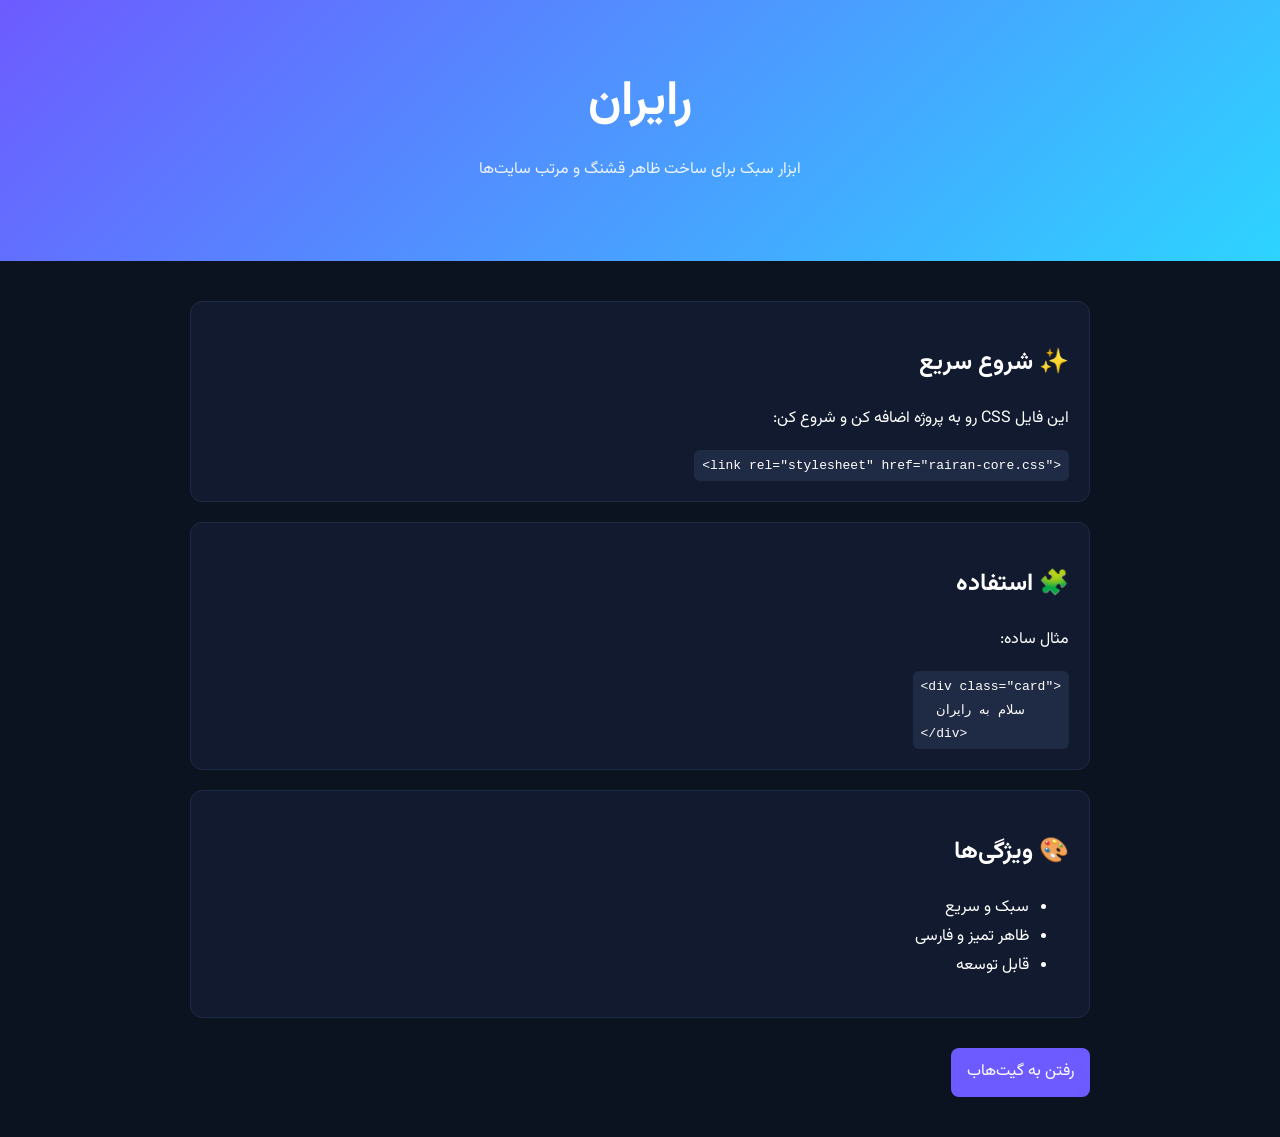
==== index.html @ 86ff3cc4 "Create index.html" ====
<!DOCTYPE html>
<html lang="fa" dir="rtl">
<head>
  <meta charset="UTF-8">
  <title>مستندات رایران</title>

  <!-- فونت وزیر -->
  <link href="https://fonts.googleapis.com/css2?family=Vazirmatn:wght@300;400;600;700&display=swap" rel="stylesheet">

  <style>
    body {
      font-family: Vazirmatn, sans-serif;
      margin: 0;
      background: #0b1220;
      color: #ffffff;
      line-height: 1.8;
    }

    header {
      padding: 60px 20px;
      text-align: center;
      background: linear-gradient(135deg, #6D5BFF, #2DD4FF);
    }

    header h1 {
      margin: 0;
      font-size: 48px;
    }

    header p {
      margin-top: 10px;
      opacity: 0.9;
    }

    .container {
      max-width: 900px;
      margin: auto;
      padding: 40px 20px;
    }

    .card {
      background: #111a2e;
      padding: 20px;
      border-radius: 12px;
      margin-bottom: 20px;
      border: 1px solid #1f2a44;
    }

    code {
      background: #1f2a44;
      padding: 4px 8px;
      border-radius: 6px;
      direction: ltr;
      display: inline-block;
    }

    .btn {
      display: inline-block;
      padding: 10px 16px;
      background: #6D5BFF;
      color: white;
      text-decoration: none;
      border-radius: 8px;
      margin-top: 10px;
    }

    .btn:hover {
      background: #5a4ae6;
    }
  </style>
</head>

<body>

<header>
  <h1>رایران</h1>
  <p>ابزار سبک برای ساخت ظاهر قشنگ و مرتب سایت‌ها</p>
</header>

<div class="container">

  <div class="card">
    <h2>✨ شروع سریع</h2>
    <p>این فایل CSS رو به پروژه اضافه کن و شروع کن:</p>

    <code>&lt;link rel="stylesheet" href="rairan-core.css"&gt;</code>
  </div>

  <div class="card">
    <h2>🧩 استفاده</h2>

    <p>مثال ساده:</p>

    <code>
&lt;div class="card"&gt;<br>
&nbsp;&nbsp;سلام به رایران<br>
&lt;/div&gt;
    </code>
  </div>

  <div class="card">
    <h2>🎨 ویژگی‌ها</h2>
    <ul>
      <li>سبک و سریع</li>
      <li>ظاهر تمیز و فارسی</li>
      <li>قابل توسعه</li>
    </ul>
  </div>

  <a class="btn" href="https://github.com/your-repo">
    رفتن به گیت‌هاب
  </a>

</div>

</body>
</html>
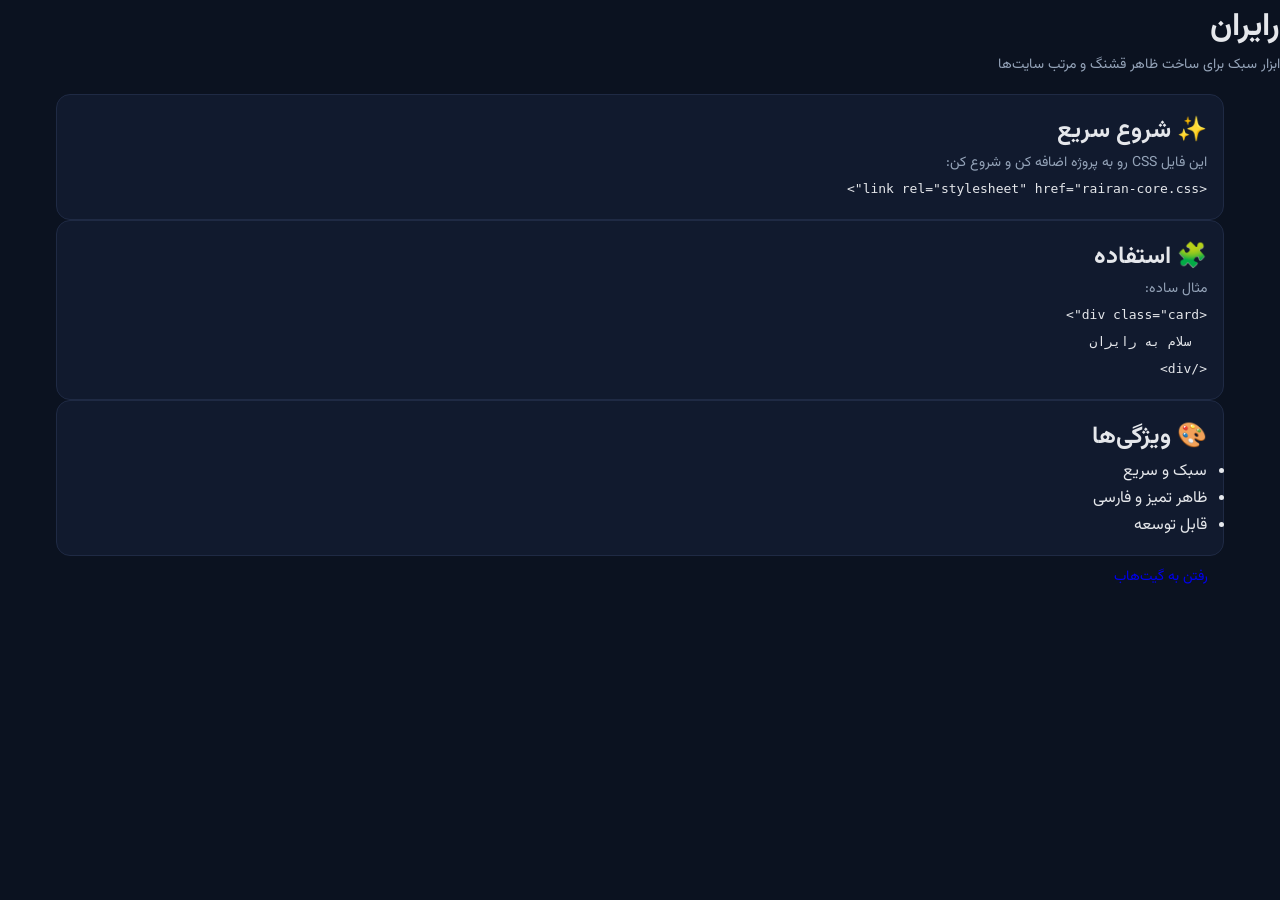
==== commit 876f6bb7: "Update index.html" ====
--- a/index.html
+++ b/index.html
@@ -8,65 +8,255 @@
   <link href="https://fonts.googleapis.com/css2?family=Vazirmatn:wght@300;400;600;700&display=swap" rel="stylesheet">
 
   <style>
-    body {
-      font-family: Vazirmatn, sans-serif;
-      margin: 0;
-      background: #0b1220;
-      color: #ffffff;
-      line-height: 1.8;
-    }
-
-    header {
-      padding: 60px 20px;
-      text-align: center;
-      background: linear-gradient(135deg, #6D5BFF, #2DD4FF);
-    }
-
-    header h1 {
-      margin: 0;
-      font-size: 48px;
-    }
-
-    header p {
-      margin-top: 10px;
-      opacity: 0.9;
-    }
-
-    .container {
-      max-width: 900px;
-      margin: auto;
-      padding: 40px 20px;
-    }
-
-    .card {
-      background: #111a2e;
-      padding: 20px;
-      border-radius: 12px;
-      margin-bottom: 20px;
-      border: 1px solid #1f2a44;
-    }
-
-    code {
-      background: #1f2a44;
-      padding: 4px 8px;
-      border-radius: 6px;
-      direction: ltr;
-      display: inline-block;
-    }
-
-    .btn {
-      display: inline-block;
-      padding: 10px 16px;
-      background: #6D5BFF;
-      color: white;
-      text-decoration: none;
-      border-radius: 8px;
-      margin-top: 10px;
-    }
-
-    .btn:hover {
-      background: #5a4ae6;
-    }
+/* =========================
+   RairanCSS Core v1
+   Production UI Framework
+   RTL-first | Lightweight
+   ========================= */
+
+/* 🔤 Font */
+@import url('https://fonts.googleapis.com/css2?family=Vazirmatn:wght@300;400;600;700&display=swap');
+
+/* =========================
+   Base Reset
+   ========================= */
+
+* {
+  margin: 0;
+  padding: 0;
+  box-sizing: border-box;
+}
+
+html {
+  font-family: Vazirmatn, sans-serif;
+  direction: rtl;
+}
+
+body {
+  background: var(--bg);
+  color: var(--text);
+  line-height: 1.7;
+  transition: 0.3s ease;
+}
+
+/* =========================
+   Theme System
+   ========================= */
+
+:root {
+  --bg: #0b1220;
+  --card: #111a2e;
+  --text: #e5e7eb;
+  --border: #1f2a44;
+  --primary: #6d5bff;
+  --primary-hover: #5b4ae6;
+}
+
+/* 🌙 Dark Theme (default) */
+
+/* ☀️ Light Theme */
+.theme-light {
+  --bg: #f8fafc;
+  --card: #ffffff;
+  --text: #0f172a;
+  --border: #e2e8f0;
+}
+
+/* ⚡ Neon Theme */
+.theme-neon {
+  --bg: #050816;
+  --card: #0b1220;
+  --text: #00ffe1;
+  --primary: #00ffe1;
+}
+
+/* 🧊 Glass Theme */
+.theme-glass {
+  --card: rgba(255, 255, 255, 0.05);
+  backdrop-filter: blur(10px);
+}
+
+/* =========================
+   Container
+   ========================= */
+
+.container {
+  max-width: 1200px;
+  margin: 0 auto;
+  padding: 16px;
+}
+
+/* =========================
+   Typography
+   ========================= */
+
+h1, h2, h3, h4 {
+  color: var(--text);
+  font-weight: 700;
+}
+
+p {
+  color: #94a3b8;
+  font-size: 14px;
+}
+
+/* =========================
+   Card
+   ========================= */
+
+.card {
+  background: var(--card);
+  border: 1px solid var(--border);
+  border-radius: 14px;
+  padding: 16px;
+  transition: 0.2s ease;
+}
+
+.card:hover {
+  transform: translateY(-3px);
+}
+
+/* =========================
+   Buttons
+   ========================= */
+
+.btn {
+  display: inline-flex;
+  align-items: center;
+  justify-content: center;
+  padding: 10px 16px;
+  border-radius: 10px;
+  cursor: pointer;
+  border: none;
+  text-decoration: none;
+  font-size: 14px;
+  transition: 0.2s ease;
+}
+
+.btn-primary {
+  background: var(--primary);
+  color: #fff;
+}
+
+.btn-primary:hover {
+  background: var(--primary-hover);
+}
+
+.btn-outline {
+  border: 1px solid var(--border);
+  background: transparent;
+  color: var(--text);
+}
+
+/* =========================
+   Input
+   ========================= */
+
+.input {
+  width: 100%;
+  padding: 10px 12px;
+  border-radius: 10px;
+  border: 1px solid var(--border);
+  background: transparent;
+  color: var(--text);
+}
+
+.input:focus {
+  border-color: var(--primary);
+  outline: none;
+}
+
+/* =========================
+   Grid
+   ========================= */
+
+.grid {
+  display: grid;
+  gap: 16px;
+}
+
+.grid-2 {
+  grid-template-columns: repeat(2, 1fr);
+}
+
+.grid-3 {
+  grid-template-columns: repeat(3, 1fr);
+}
+
+/* =========================
+   Navbar
+   ========================= */
+
+.navbar {
+  display: flex;
+  justify-content: space-between;
+  align-items: center;
+  padding: 16px;
+  background: var(--card);
+  border-bottom: 1px solid var(--border);
+}
+
+/* =========================
+   Alert
+   ========================= */
+
+.alert {
+  padding: 12px;
+  border-radius: 10px;
+  background: #1e293b;
+  border: 1px solid var(--border);
+  margin-bottom: 10px;
+}
+
+/* =========================
+   Badge
+   ========================= */
+
+.badge {
+  padding: 4px 10px;
+  border-radius: 999px;
+  font-size: 12px;
+  background: var(--primary);
+  color: white;
+}
+
+/* =========================
+   Table
+   ========================= */
+
+table {
+  width: 100%;
+  border-collapse: collapse;
+}
+
+th, td {
+  padding: 12px;
+  border-bottom: 1px solid var(--border);
+  text-align: right;
+}
+
+/* =========================
+   Modal (basic)
+   ========================= */
+
+.modal {
+  position: fixed;
+  top: 0;
+  right: 0;
+  width: 100%;
+  height: 100%;
+  background: rgba(0,0,0,0.6);
+  display: flex;
+  align-items: center;
+  justify-content: center;
+}
+
+.modal-content {
+  background: var(--card);
+  padding: 20px;
+  border-radius: 14px;
+  width: 400px;
+}
   </style>
 </head>
 
